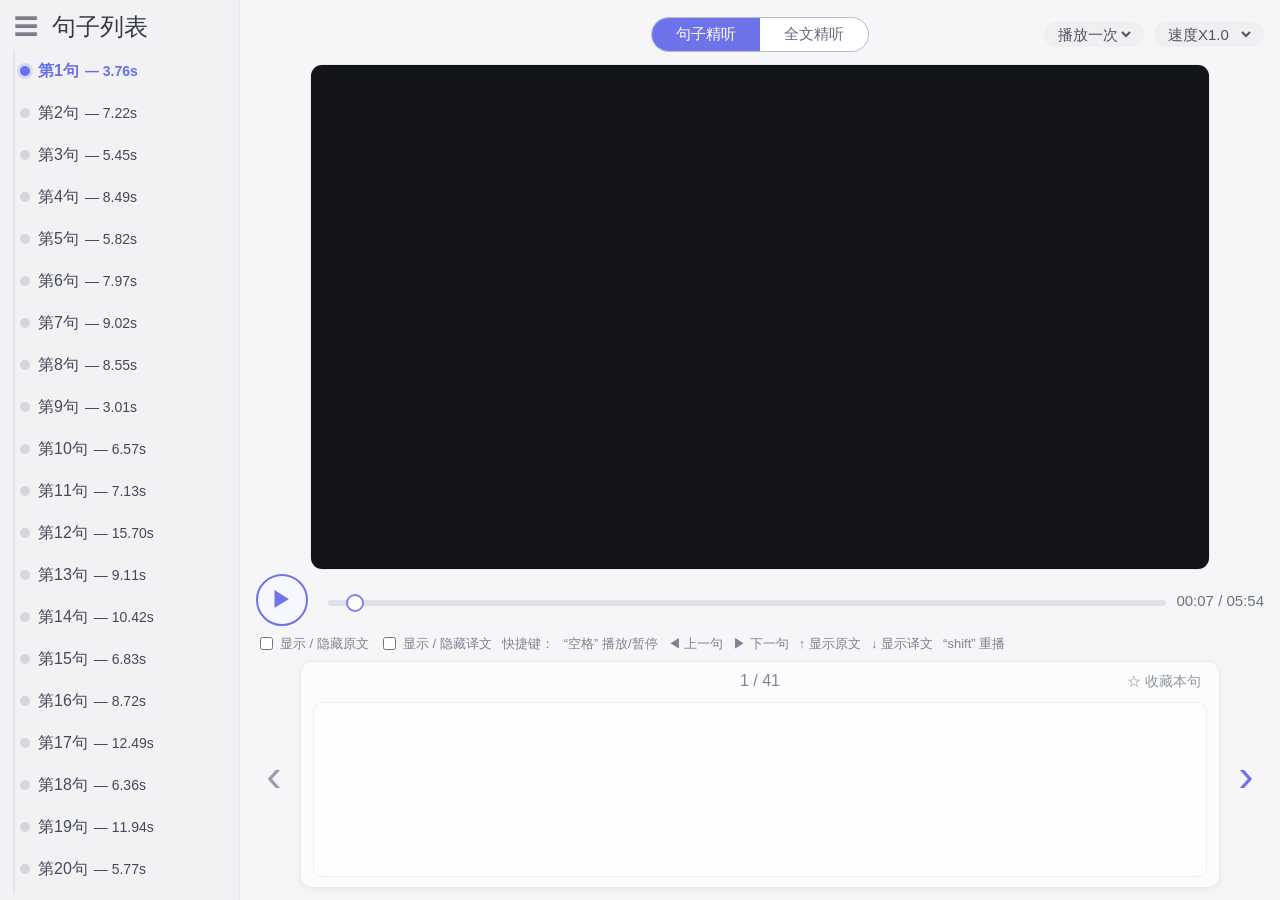
==== index.html @ 64e444d7 "Add TED-Ed listening practice web app" ====
<!doctype html>
<html lang="zh-CN">
  <head>
    <meta charset="UTF-8" />
    <meta name="viewport" content="width=device-width, initial-scale=1.0" />
    <title>TED 精听练习</title>
    <link rel="stylesheet" href="styles.css?v=20260210-3" />
  </head>
  <body>
    <div class="page">
      <aside id="sidebar" class="sidebar">
        <div class="sidebar-head">
          <button id="toggleSidebarBtn" class="icon-btn" type="button" aria-label="切换句子列表">☰</button>
          <span class="sidebar-title">句子列表</span>
        </div>
        <div id="sentenceTimeline" class="sentence-timeline"></div>
      </aside>

      <main class="main">
        <header class="topbar">
          <div class="mode-switch">
            <button id="sentenceTab" class="mode-btn active" type="button">句子精听</button>
            <button id="fullTab" class="mode-btn" type="button">全文精听</button>
          </div>
          <div class="top-selects">
            <label class="select-pill">
              <select id="repeatSelect">
                <option value="1">播放一次</option>
                <option value="2">播放两次</option>
                <option value="3">播放三次</option>
                <option value="5">播放五次</option>
              </select>
            </label>
            <label class="select-pill">
              <select id="speedSelect">
                <option value="0.75">速度X0.75</option>
                <option value="0.9">速度X0.9</option>
                <option value="1" selected>速度X1.0</option>
                <option value="1.1">速度X1.1</option>
                <option value="1.25">速度X1.25</option>
              </select>
            </label>
          </div>
        </header>

        <section class="media-wrap">
          <video
            id="audio"
            class="media-player"
            preload="metadata"
            playsinline
            webkit-playsinline
            controlslist="nofullscreen nodownload noplaybackrate"
            disablepictureinpicture
          ></video>
        </section>

        <section class="player-row">
          <button id="playPauseBtn" class="play-btn" type="button" aria-label="播放或暂停">▶</button>
          <div class="progress-wrap">
            <input id="progressBar" type="range" min="0" max="1000" value="0" />
          </div>
          <div id="timeDisplay" class="time-display">00:00 / 00:00</div>
        </section>

        <section class="shortcut-row">
          <label class="check-item">
            <input id="showOriginalCheckbox" type="checkbox" />
            显示 / 隐藏原文
          </label>
          <label class="check-item">
            <input id="showTranslationCheckbox" type="checkbox" />
            显示 / 隐藏译文
          </label>
          <span>快捷键：</span>
          <span>“空格” 播放/暂停</span>
          <button id="prevQuickBtn" class="text-btn" type="button">◀ 上一句</button>
          <button id="nextQuickBtn" class="text-btn" type="button">▶ 下一句</button>
          <button id="showOriginalBtn" class="text-btn" type="button">↑ 显示原文</button>
          <button id="showTranslationBtn" class="text-btn" type="button">↓ 显示译文</button>
          <span>“shift” 重播</span>
        </section>

        <section class="practice-wrap">
          <button id="prevSentenceBtn" class="side-arrow left" type="button" aria-label="上一句">‹</button>
          <article class="practice-card">
            <div id="cardHead" class="card-head">
              <span id="sentencePosition">1 / 1</span>
              <button id="favoriteBtn" class="collect-btn" type="button">☆ 收藏本句</button>
            </div>
            <div id="displayBox" class="display-box">
              <div id="sentenceView" class="sentence-view">
                <p id="displayOriginal" class="display-original hidden"></p>
                <p id="displayTranslation" class="display-translation hidden"></p>
              </div>
              <div id="fullView" class="full-view hidden">
                <div id="fullTranscriptList" class="full-transcript-list"></div>
              </div>
            </div>
          </article>
          <button id="nextSentenceBtn" class="side-arrow right" type="button" aria-label="下一句">›</button>
        </section>
      </main>
    </div>

    <script src="bootstrap.js?v=20260210-8"></script>
  </body>
</html>
---- styles.css ----
:root {
  font-family: "PingFang SC", "Microsoft YaHei", "Segoe UI", sans-serif;
  color: #353a45;
}

* {
  box-sizing: border-box;
}

body {
  margin: 0;
  background: #f6f6f8;
  font-size: 15px;
}

button,
select {
  font: inherit;
}

.hidden {
  display: none !important;
}

.page {
  display: flex;
  height: 100vh;
}

.sidebar {
  width: 240px;
  background: #f2f2f5;
  border-right: 1px solid #e8e8ef;
  padding: 10px 8px 8px;
  transition: width 0.2s ease;
}

.sidebar.collapsed {
  width: 76px;
}

.sidebar.collapsed .sidebar-title,
.sidebar.collapsed .sentence-label,
.sidebar.collapsed .sentence-duration {
  display: none;
}

.sidebar-head {
  display: flex;
  align-items: center;
  gap: 8px;
  height: 34px;
}

.icon-btn {
  border: none;
  background: transparent;
  color: #7c7f8b;
  font-size: 24px;
  line-height: 1;
  cursor: pointer;
}

.sidebar-title {
  font-size: 24px;
  line-height: 1;
}

.sentence-timeline {
  margin-top: 6px;
  height: calc(100vh - 56px);
  overflow: auto;
  padding-left: 2px;
}

.sentence-item {
  width: 100%;
  border: none;
  background: transparent;
  text-align: left;
  position: relative;
  display: flex;
  align-items: center;
  gap: 8px;
  min-height: 42px;
  cursor: pointer;
  color: #43495a;
  padding: 0 6px 0 10px;
}

.sentence-actions {
  margin-left: auto;
  display: inline-flex;
  align-items: center;
}

.sentence-unfavorite-btn {
  border: 0;
  border-radius: 6px;
  padding: 4px 8px;
  font-size: 12px;
  color: #57617a;
  background: #eceff7;
  cursor: pointer;
}

.sentence-unfavorite-btn:hover {
  background: #dfe5f5;
}

.sentence-item::before {
  content: "";
  position: absolute;
  left: 3px;
  top: 0;
  bottom: 0;
  width: 2px;
  background: #e2e4ea;
}

.sentence-dot {
  position: relative;
  z-index: 1;
  width: 10px;
  height: 10px;
  border-radius: 50%;
  background: #d5d7df;
}

.sentence-item.active {
  color: #6870ee;
  font-weight: 600;
}

.sentence-item.active .sentence-dot {
  background: #6870ee;
  box-shadow: 0 0 0 3px rgba(104, 112, 238, 0.2);
}

.sentence-content {
  display: flex;
  align-items: baseline;
  gap: 6px;
  white-space: nowrap;
}

.sentence-label {
  font-size: 16px;
  line-height: 1;
}

.sentence-duration {
  font-size: 14px;
  line-height: 1;
}

.main {
  flex: 1;
  min-width: 0;
  height: 100vh;
  display: flex;
  flex-direction: column;
  overflow: hidden;
  padding: 12px 16px;
}

.topbar {
  position: relative;
  min-height: 44px;
  display: flex;
  justify-content: center;
  align-items: center;
  flex-shrink: 0;
}

.mode-switch {
  display: inline-flex;
  border: 1px solid #b9bbc6;
  border-radius: 22px;
  overflow: hidden;
  background: #fff;
}

.mode-btn {
  min-width: 108px;
  border: none;
  background: transparent;
  color: #656d7c;
  padding: 7px 14px;
  cursor: pointer;
}

.mode-btn.active {
  background: #6f73ea;
  color: #fff;
}

.top-selects {
  position: absolute;
  right: 0;
  display: flex;
  gap: 10px;
}

.media-wrap {
  margin-top: 8px;
  width: min(100%, 900px);
  margin-inline: auto;
  align-self: center;
  aspect-ratio: 16 / 9;
  border: 1px solid #e6e8f0;
  border-radius: 12px;
  overflow: hidden;
  background: #12141a;
  flex-shrink: 0;
}

.media-player {
  width: 100%;
  height: 100%;
  display: block;
  background: #12141a;
}

.select-pill {
  border-radius: 16px;
  background: #efeff2;
  padding: 3px 10px;
}

.select-pill select {
  border: none;
  background: transparent;
  color: #505664;
  outline: none;
  cursor: pointer;
}

.player-row {
  margin-top: 4px;
  display: grid;
  grid-template-columns: 58px minmax(220px, 1fr) auto;
  align-items: center;
  gap: 12px;
  flex-shrink: 0;
}

.play-btn {
  width: 52px;
  height: 52px;
  border: 2px solid #6f73ea;
  border-radius: 50%;
  background: #f7f8ff;
  color: #6f73ea;
  font-size: 22px;
  line-height: 1;
  cursor: pointer;
}

#progressBar {
  width: 100%;
  appearance: none;
  -webkit-appearance: none;
  height: 6px;
  border-radius: 6px;
  background: #e0e1e8;
  outline: none;
}

#progressBar::-webkit-slider-thumb {
  appearance: none;
  -webkit-appearance: none;
  width: 18px;
  height: 18px;
  border-radius: 50%;
  border: 2px solid #7f83ee;
  background: #fff;
  cursor: pointer;
}

#progressBar::-moz-range-thumb {
  width: 18px;
  height: 18px;
  border-radius: 50%;
  border: 2px solid #7f83ee;
  background: #fff;
  cursor: pointer;
}

.time-display {
  white-space: nowrap;
  color: #6b7282;
  font-size: 15px;
}

.shortcut-row {
  margin-top: 8px;
  display: flex;
  align-items: center;
  flex-wrap: wrap;
  gap: 10px;
  color: #7e8391;
  font-size: 13px;
  flex-shrink: 0;
}

.check-item {
  display: inline-flex;
  align-items: center;
  gap: 4px;
}

.check-item input {
  accent-color: #6f73ea;
}

.text-btn {
  border: none;
  background: transparent;
  color: #7d8393;
  padding: 0;
  cursor: pointer;
}

.practice-wrap {
  margin-top: 8px;
  display: grid;
  grid-template-columns: 36px minmax(300px, 1fr) 36px;
  align-items: center;
  gap: 8px;
  flex: 1;
  min-height: 0;
}

.side-arrow {
  border: none;
  background: transparent;
  font-size: 46px;
  line-height: 1;
  cursor: pointer;
  color: #9a9dab;
}

.side-arrow.right {
  color: #6f73ea;
}

.practice-card {
  height: 100%;
  min-height: 0;
  background: #fcfcfd;
  border: 1px solid #e9e9ef;
  border-radius: 12px;
  box-shadow: 0 2px 8px rgba(20, 28, 45, 0.05);
  padding: 10px 12px;
}

.card-head {
  display: flex;
  justify-content: center;
  position: relative;
  min-height: 22px;
}

#sentencePosition {
  color: #808798;
  font-size: 16px;
}

.collect-btn {
  position: absolute;
  right: 0;
  top: 0;
  border: none;
  background: transparent;
  color: #8f95a1;
  font-size: 14px;
  cursor: pointer;
}

.display-box {
  margin-top: 8px;
  border: 1px solid #efeff4;
  border-radius: 10px;
  height: calc(100% - 30px);
  min-height: 0;
  background: #fdfdff;
  display: flex;
  flex-direction: column;
  justify-content: center;
  align-items: center;
  text-align: center;
  padding: 10px;
  gap: 10px;
  cursor: default;
}

.sentence-view {
  width: 100%;
  min-height: 100%;
  display: flex;
  flex-direction: column;
  justify-content: center;
  align-items: center;
  text-align: center;
  gap: 10px;
}

.full-view {
  width: 100%;
  min-height: 100%;
  display: flex;
  flex-direction: column;
}

.full-transcript-list {
  width: 100%;
  height: 100%;
  overflow: auto;
  padding: 4px 8px;
}

.full-line {
  padding: 8px 8px 8px 8px;
  border-bottom: 1px solid #f1f1f6;
  cursor: pointer;
}

.full-line:last-child {
  border-bottom: none;
}

.full-line.active .full-line-en,
.full-line.active .full-line-zh,
.full-line.active .full-line-no {
  color: #6f73ea;
}

.full-line-en-row {
  display: flex;
  align-items: flex-start;
  gap: 8px;
}

.full-line-no {
  color: #4e566a;
  min-width: 28px;
}

.full-line-en {
  color: #2f3647;
  line-height: 1.5;
}

.full-line-zh {
  margin: 4px 0 0 36px;
  color: #4f5971;
  line-height: 1.5;
}

.display-hint {
  color: #6f73ea;
  margin: 0;
  font-size: 15px;
}

.display-original {
  margin: 0;
  max-width: 92%;
  color: #3f4658;
  font-size: 24px;
  line-height: 1.6;
}

.display-translation {
  margin: 0;
  max-width: 92%;
  color: #70788c;
  font-size: 19px;
  line-height: 1.6;
}

.full-mode .card-head {
  display: none;
}

.full-mode .display-box {
  cursor: default;
  align-items: stretch;
  justify-content: flex-start;
  text-align: left;
  padding: 4px;
  height: calc(100% - 4px);
}

.full-mode .side-arrow {
  visibility: hidden;
  pointer-events: none;
}

.full-mode #showOriginalBtn,
.full-mode #showTranslationBtn {
  display: none;
}

@media (max-width: 980px) {
  .page {
    flex-direction: column;
    height: auto;
    min-height: 100vh;
  }

  .sidebar {
    width: 100%;
    height: 200px;
    border-right: none;
    border-bottom: 1px solid #e8e8ef;
  }

  .sentence-timeline {
    height: 144px;
  }

  .main {
    height: auto;
    overflow: visible;
  }

  .media-wrap {
    width: 100%;
  }

  .topbar {
    justify-content: space-between;
  }

  .top-selects {
    position: static;
  }

  .practice-wrap {
    grid-template-columns: 30px 1fr 30px;
    min-height: 420px;
  }

  .side-arrow {
    font-size: 34px;
  }

  .display-original {
    font-size: 20px;
  }

  .display-translation {
    font-size: 16px;
  }
}
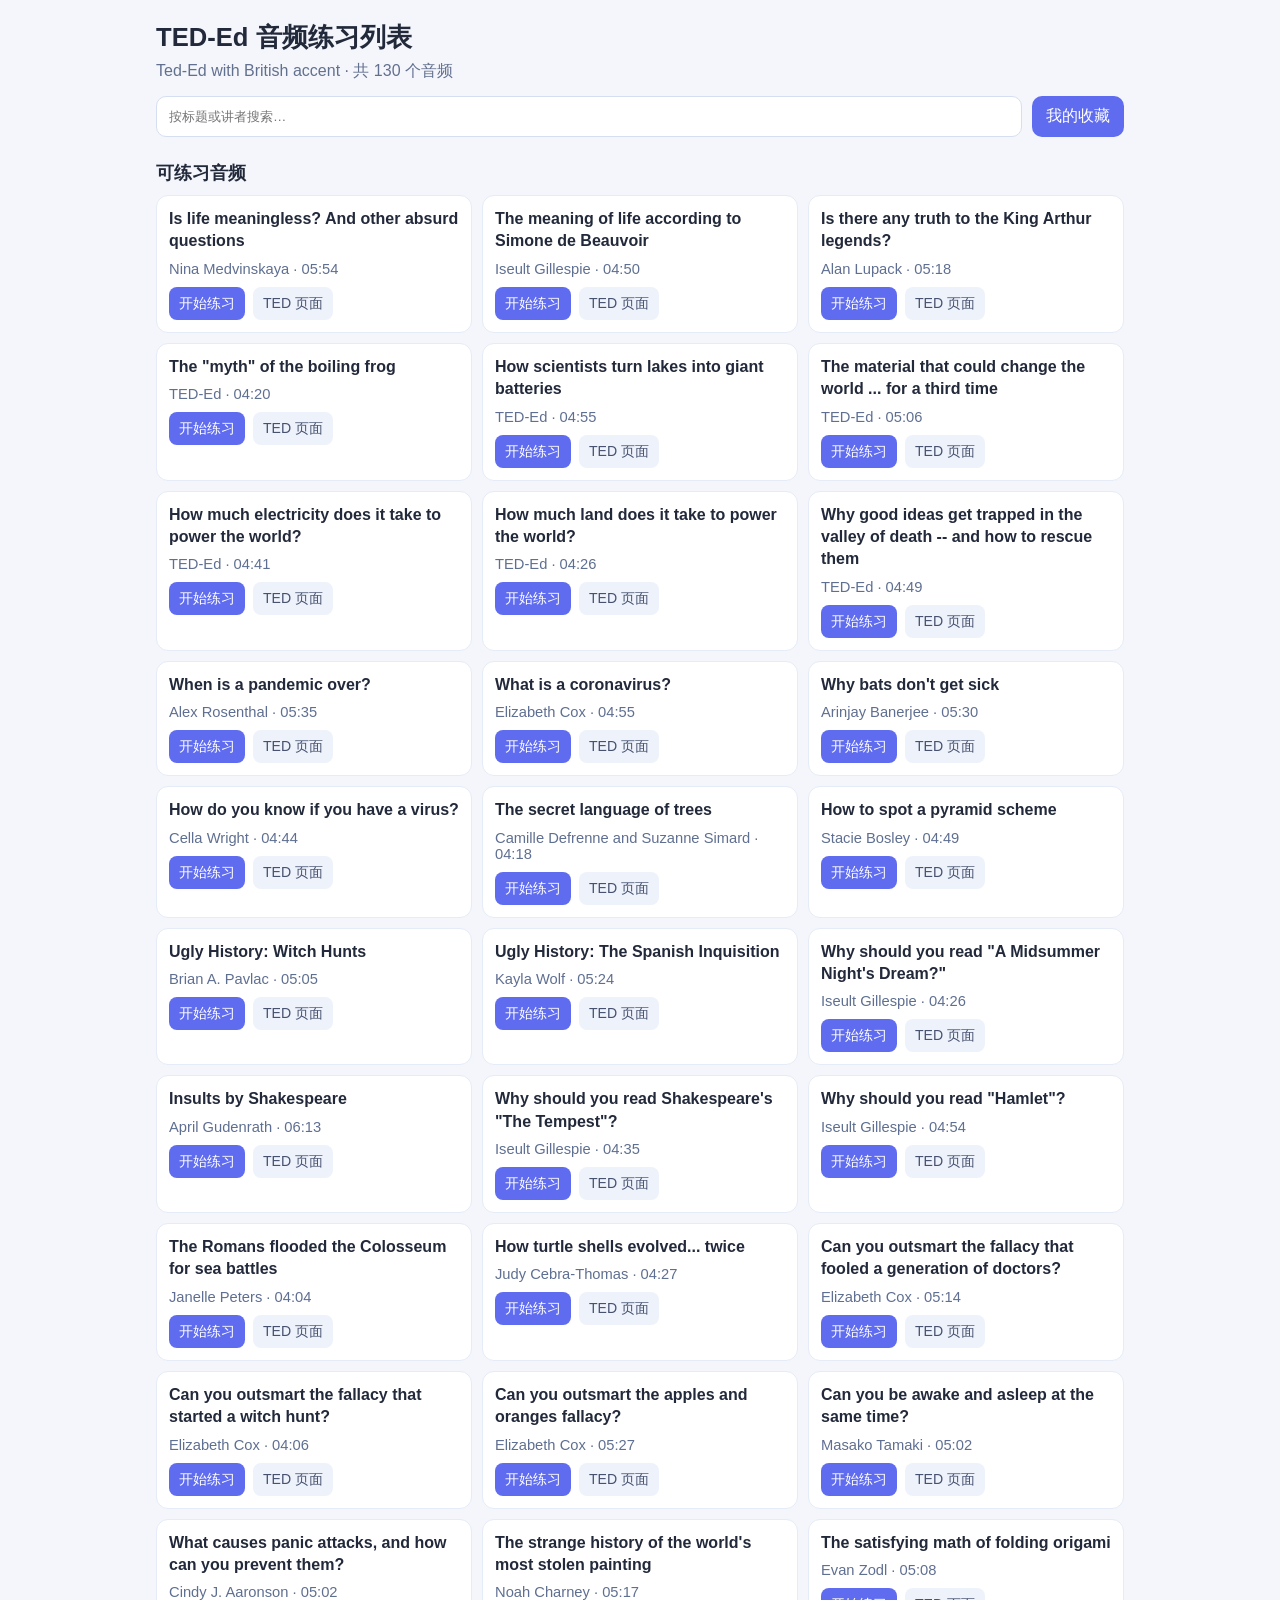
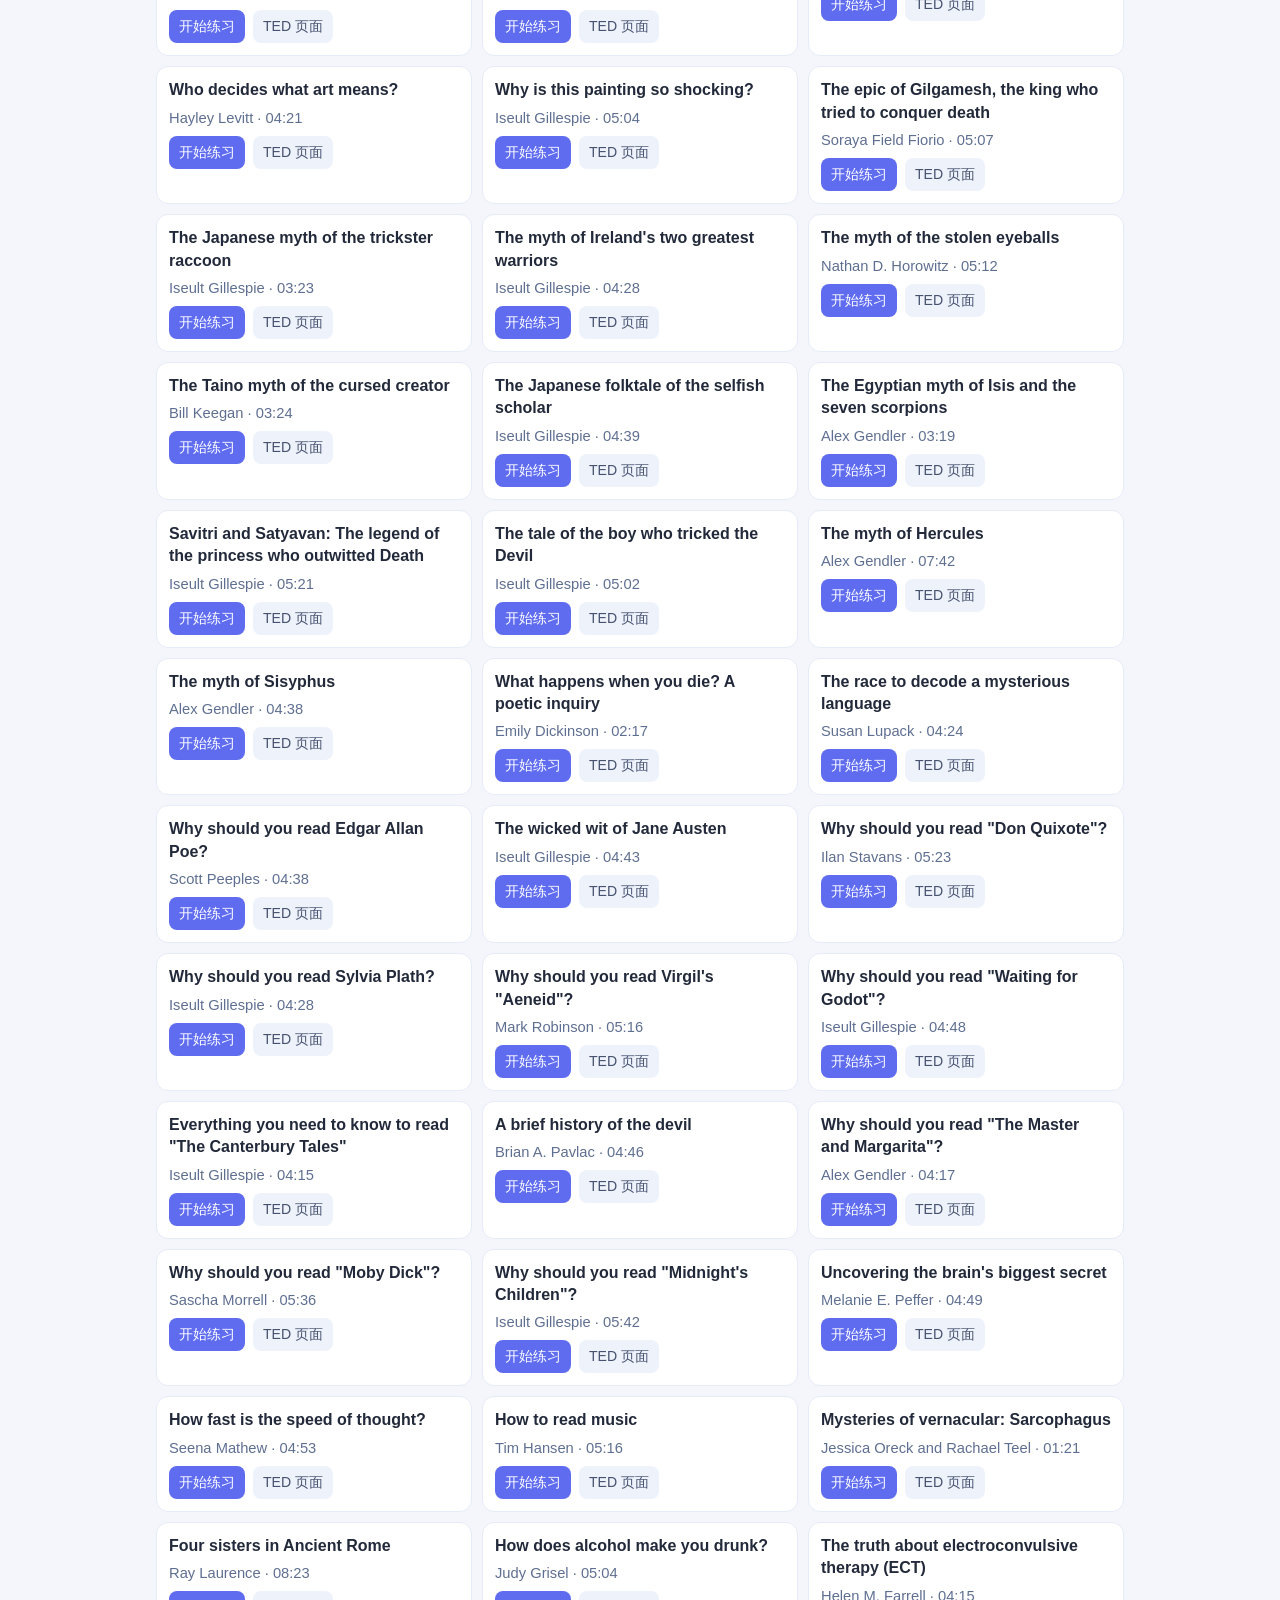
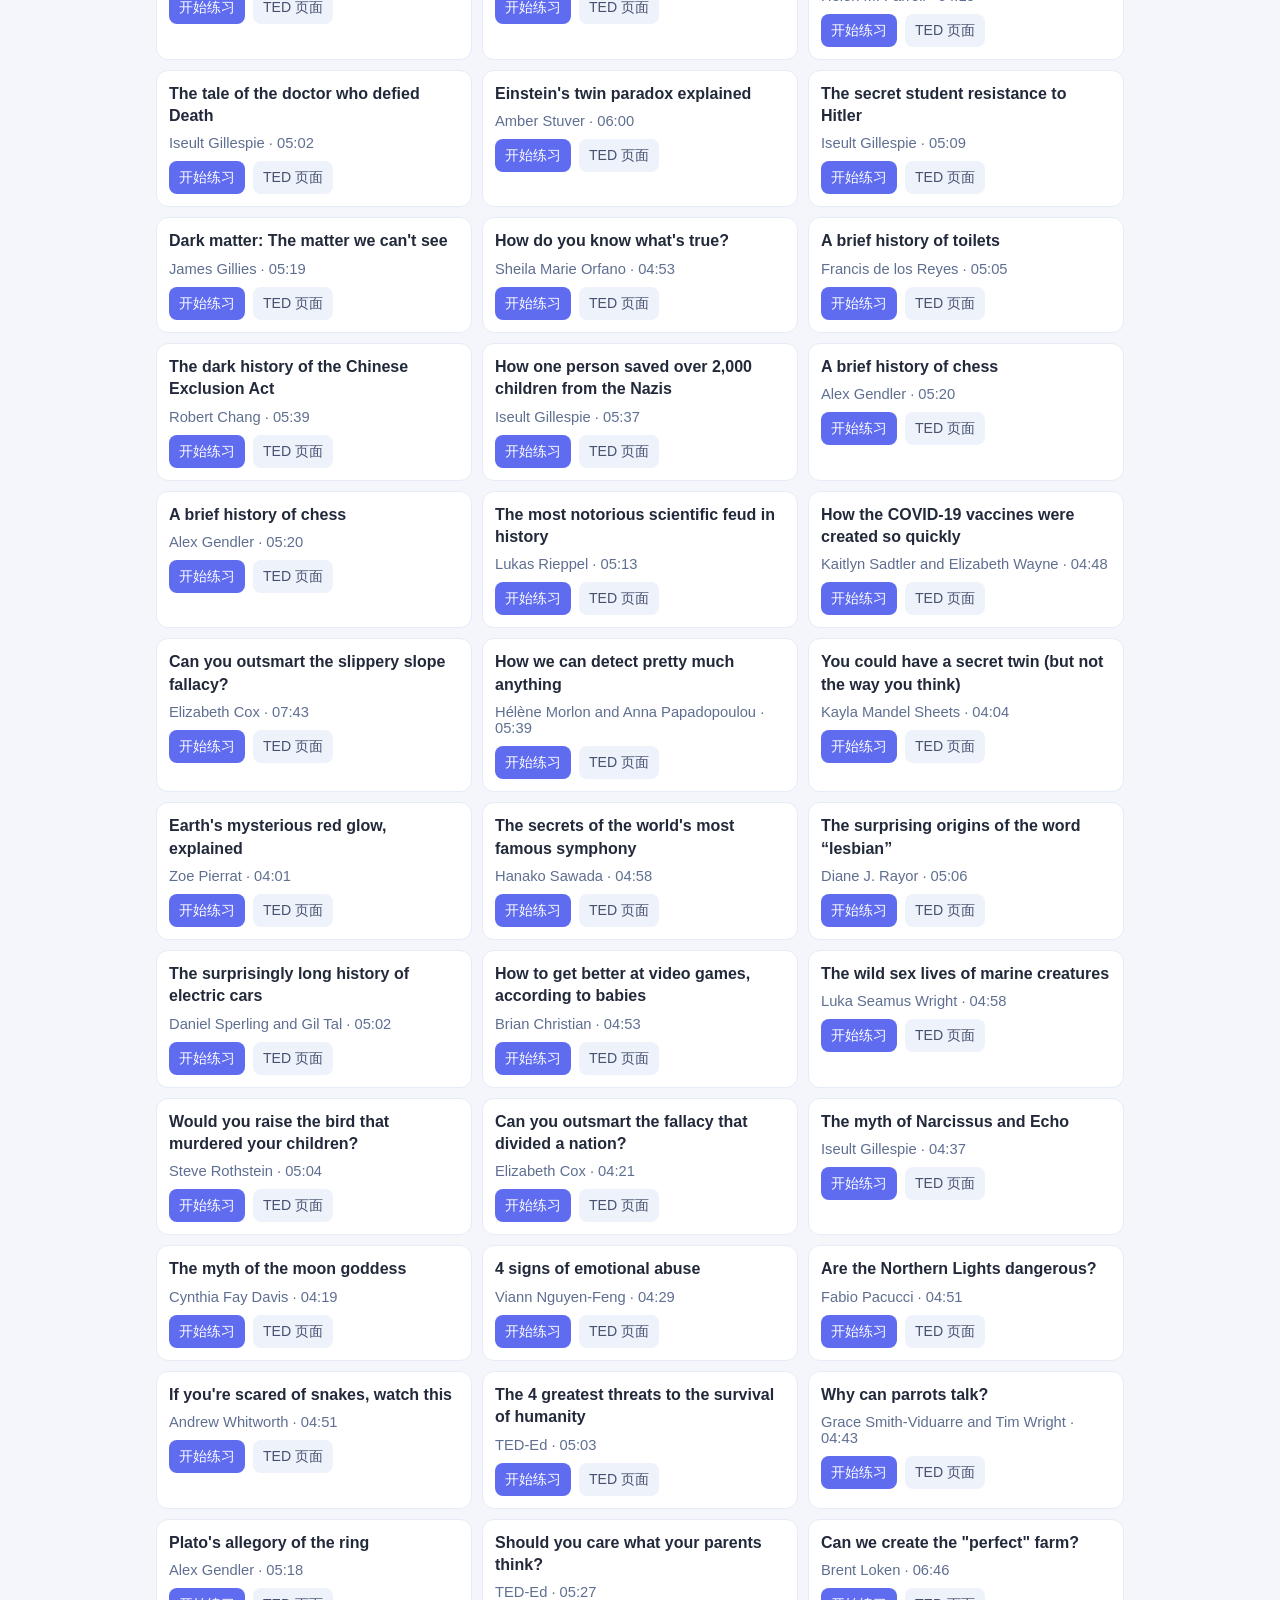
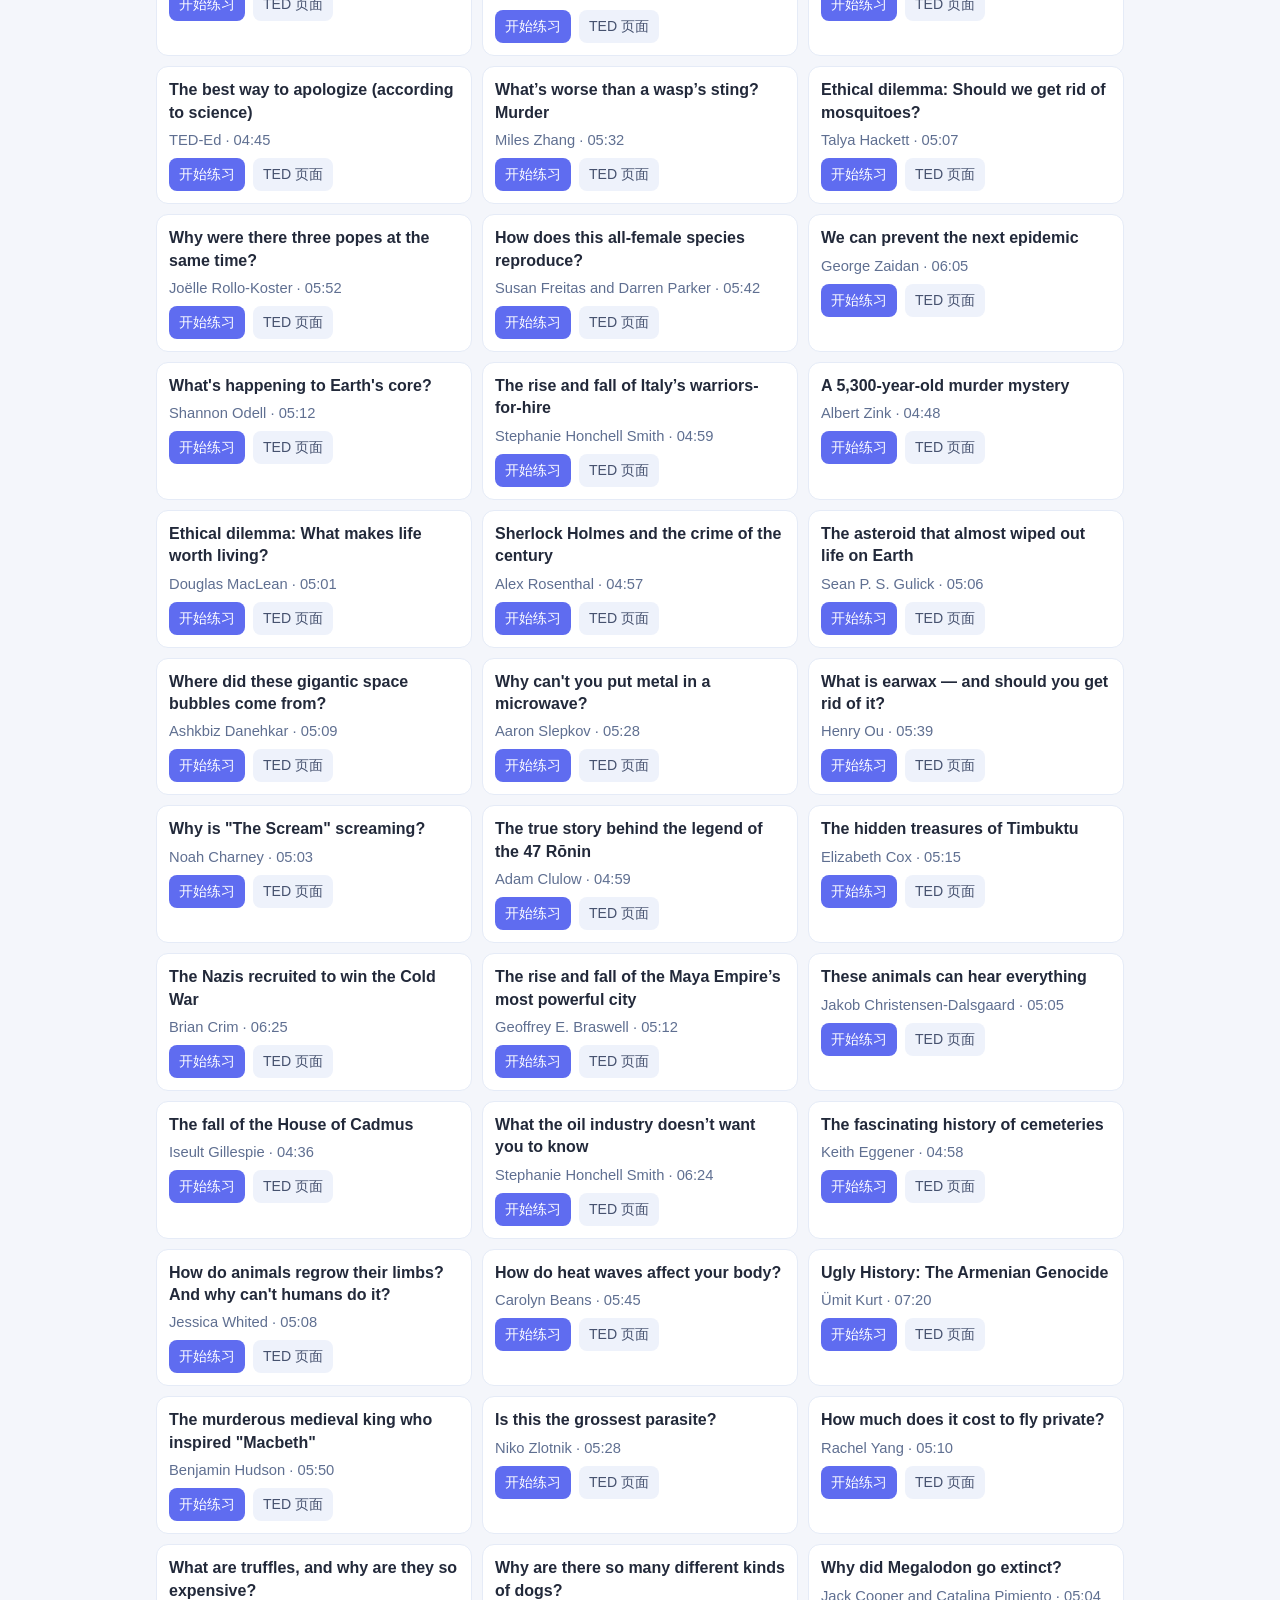
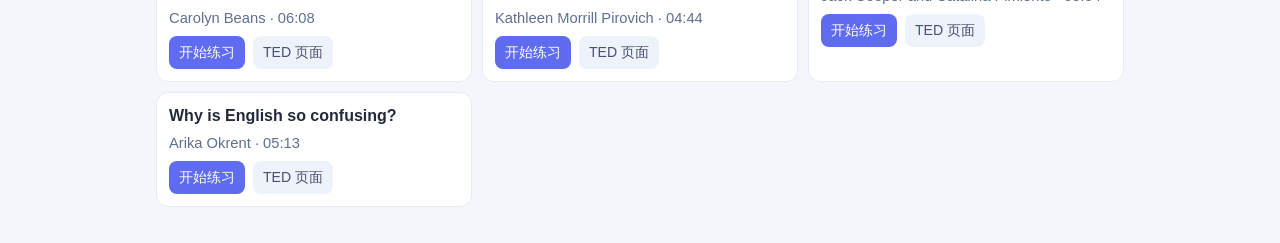
==== commit 8f270504: "Make playlist the site root and split out practice page - Rename home.html -> index.html (playlist i" ====
--- a/index.html
+++ b/index.html
@@ -3,106 +3,27 @@
   <head>
     <meta charset="UTF-8" />
     <meta name="viewport" content="width=device-width, initial-scale=1.0" />
-    <title>TED 精听练习</title>
-    <link rel="stylesheet" href="styles.css?v=20260210-3" />
+    <title>TED-Ed 音频练习列表</title>
+    <link rel="stylesheet" href="home.css" />
   </head>
   <body>
-    <div class="page">
-      <aside id="sidebar" class="sidebar">
-        <div class="sidebar-head">
-          <button id="toggleSidebarBtn" class="icon-btn" type="button" aria-label="切换句子列表">☰</button>
-          <span class="sidebar-title">句子列表</span>
-        </div>
-        <div id="sentenceTimeline" class="sentence-timeline"></div>
-      </aside>
+    <main class="container">
+      <header class="header">
+        <h1>TED-Ed 音频练习列表</h1>
+        <p id="playlistMeta">正在加载清单…</p>
+      </header>
 
-      <main class="main">
-        <header class="topbar">
-          <div class="mode-switch">
-            <button id="sentenceTab" class="mode-btn active" type="button">句子精听</button>
-            <button id="fullTab" class="mode-btn" type="button">全文精听</button>
-          </div>
-          <div class="top-selects">
-            <label class="select-pill">
-              <select id="repeatSelect">
-                <option value="1">播放一次</option>
-                <option value="2">播放两次</option>
-                <option value="3">播放三次</option>
-                <option value="5">播放五次</option>
-              </select>
-            </label>
-            <label class="select-pill">
-              <select id="speedSelect">
-                <option value="0.75">速度X0.75</option>
-                <option value="0.9">速度X0.9</option>
-                <option value="1" selected>速度X1.0</option>
-                <option value="1.1">速度X1.1</option>
-                <option value="1.25">速度X1.25</option>
-              </select>
-            </label>
-          </div>
-        </header>
+      <section class="toolbar">
+        <input id="searchInput" type="search" placeholder="按标题或讲者搜索…" />
+        <a class="link-btn" href="favorites.html">我的收藏</a>
+      </section>
 
-        <section class="media-wrap">
-          <video
-            id="audio"
-            class="media-player"
-            preload="metadata"
-            playsinline
-            webkit-playsinline
-            controlslist="nofullscreen nodownload noplaybackrate"
-            disablepictureinpicture
-          ></video>
-        </section>
+      <section>
+        <h2>可练习音频</h2>
+        <div id="talkList" class="talk-list"></div>
+      </section>
+    </main>
 
-        <section class="player-row">
-          <button id="playPauseBtn" class="play-btn" type="button" aria-label="播放或暂停">▶</button>
-          <div class="progress-wrap">
-            <input id="progressBar" type="range" min="0" max="1000" value="0" />
-          </div>
-          <div id="timeDisplay" class="time-display">00:00 / 00:00</div>
-        </section>
-
-        <section class="shortcut-row">
-          <label class="check-item">
-            <input id="showOriginalCheckbox" type="checkbox" />
-            显示 / 隐藏原文
-          </label>
-          <label class="check-item">
-            <input id="showTranslationCheckbox" type="checkbox" />
-            显示 / 隐藏译文
-          </label>
-          <span>快捷键：</span>
-          <span>“空格” 播放/暂停</span>
-          <button id="prevQuickBtn" class="text-btn" type="button">◀ 上一句</button>
-          <button id="nextQuickBtn" class="text-btn" type="button">▶ 下一句</button>
-          <button id="showOriginalBtn" class="text-btn" type="button">↑ 显示原文</button>
-          <button id="showTranslationBtn" class="text-btn" type="button">↓ 显示译文</button>
-          <span>“shift” 重播</span>
-        </section>
-
-        <section class="practice-wrap">
-          <button id="prevSentenceBtn" class="side-arrow left" type="button" aria-label="上一句">‹</button>
-          <article class="practice-card">
-            <div id="cardHead" class="card-head">
-              <span id="sentencePosition">1 / 1</span>
-              <button id="favoriteBtn" class="collect-btn" type="button">☆ 收藏本句</button>
-            </div>
-            <div id="displayBox" class="display-box">
-              <div id="sentenceView" class="sentence-view">
-                <p id="displayOriginal" class="display-original hidden"></p>
-                <p id="displayTranslation" class="display-translation hidden"></p>
-              </div>
-              <div id="fullView" class="full-view hidden">
-                <div id="fullTranscriptList" class="full-transcript-list"></div>
-              </div>
-            </div>
-          </article>
-          <button id="nextSentenceBtn" class="side-arrow right" type="button" aria-label="下一句">›</button>
-        </section>
-      </main>
-    </div>
-
-    <script src="bootstrap.js?v=20260210-8"></script>
+    <script src="home.js?v=20260210-3"></script>
   </body>
 </html>
--- a/home.css
+++ b/home.css
@@ -0,0 +1,113 @@
+:root {
+  font-family: "Segoe UI", "PingFang SC", "Microsoft YaHei", sans-serif;
+  color: #22293a;
+}
+
+* {
+  box-sizing: border-box;
+}
+
+body {
+  margin: 0;
+  background: #f4f6fb;
+}
+
+.container {
+  max-width: 1000px;
+  margin: 0 auto;
+  padding: 20px 16px 36px;
+}
+
+.header h1 {
+  margin: 0;
+  font-size: 1.6rem;
+}
+
+.header p {
+  margin: 6px 0 0;
+  color: #62708f;
+}
+
+.toolbar {
+  margin-top: 14px;
+  display: flex;
+  flex-wrap: wrap;
+  gap: 10px;
+}
+
+.toolbar input {
+  flex: 1;
+  min-width: 220px;
+  border: 1px solid #d5dff1;
+  border-radius: 10px;
+  padding: 10px 12px;
+}
+
+.link-btn {
+  text-decoration: none;
+  color: #fff;
+  background: #5f6cf0;
+  border-radius: 10px;
+  padding: 10px 14px;
+}
+
+h2 {
+  margin: 24px 0 10px;
+  font-size: 1.1rem;
+}
+
+.talk-list {
+  display: grid;
+  grid-template-columns: repeat(auto-fill, minmax(280px, 1fr));
+  gap: 10px;
+}
+
+.talk-item {
+  background: #fff;
+  border: 1px solid #e5ebf7;
+  border-radius: 12px;
+  padding: 12px;
+}
+
+.talk-title {
+  margin: 0;
+  font-weight: 600;
+  line-height: 1.4;
+}
+
+.talk-meta {
+  margin: 8px 0 0;
+  color: #5f6f91;
+  font-size: 0.92rem;
+}
+
+.talk-actions {
+  margin-top: 10px;
+  display: flex;
+  gap: 8px;
+  align-items: center;
+}
+
+.start-btn,
+.ted-link {
+  text-decoration: none;
+  border-radius: 8px;
+  padding: 7px 10px;
+  font-size: 0.88rem;
+}
+
+.start-btn {
+  color: #fff;
+  background: #5f6cf0;
+}
+
+.ted-link {
+  color: #46526f;
+  background: #eef2fb;
+}
+
+.unmatched-list {
+  margin: 0;
+  padding-left: 20px;
+  color: #5f6c89;
+}
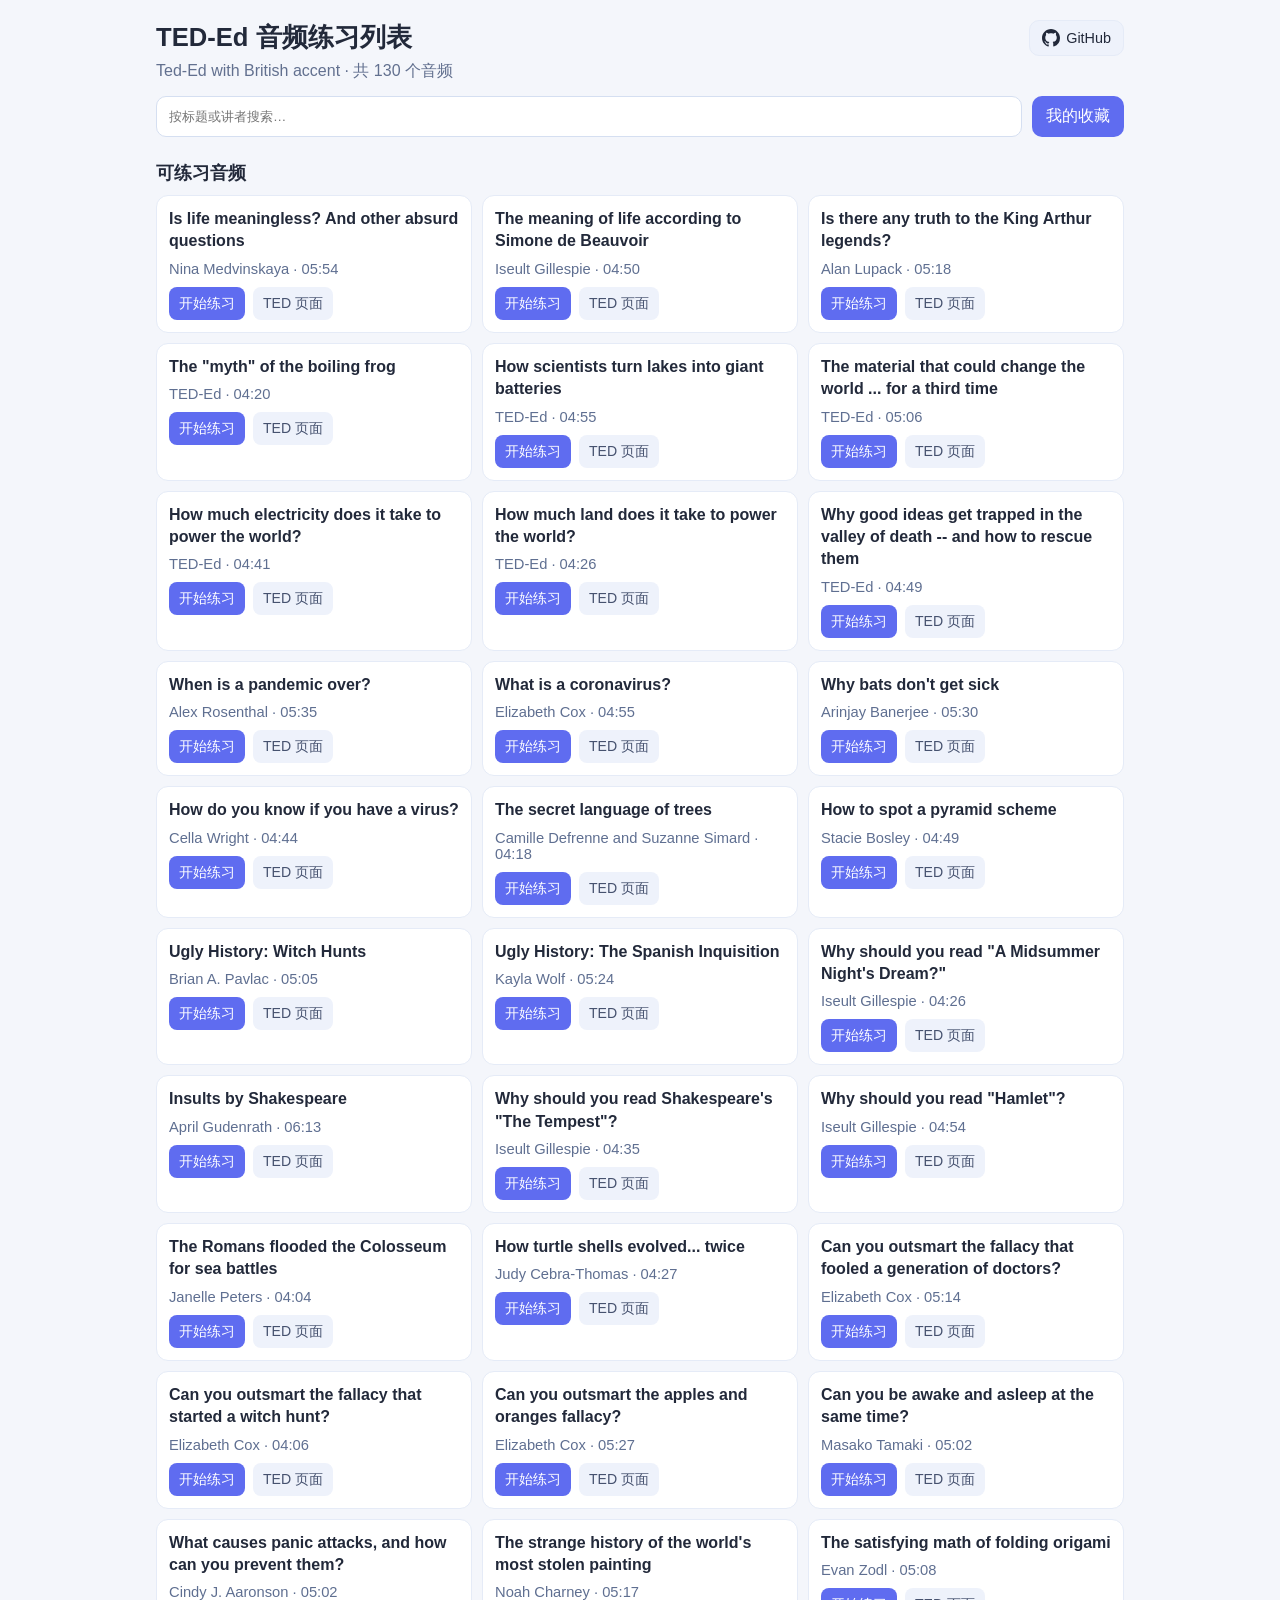
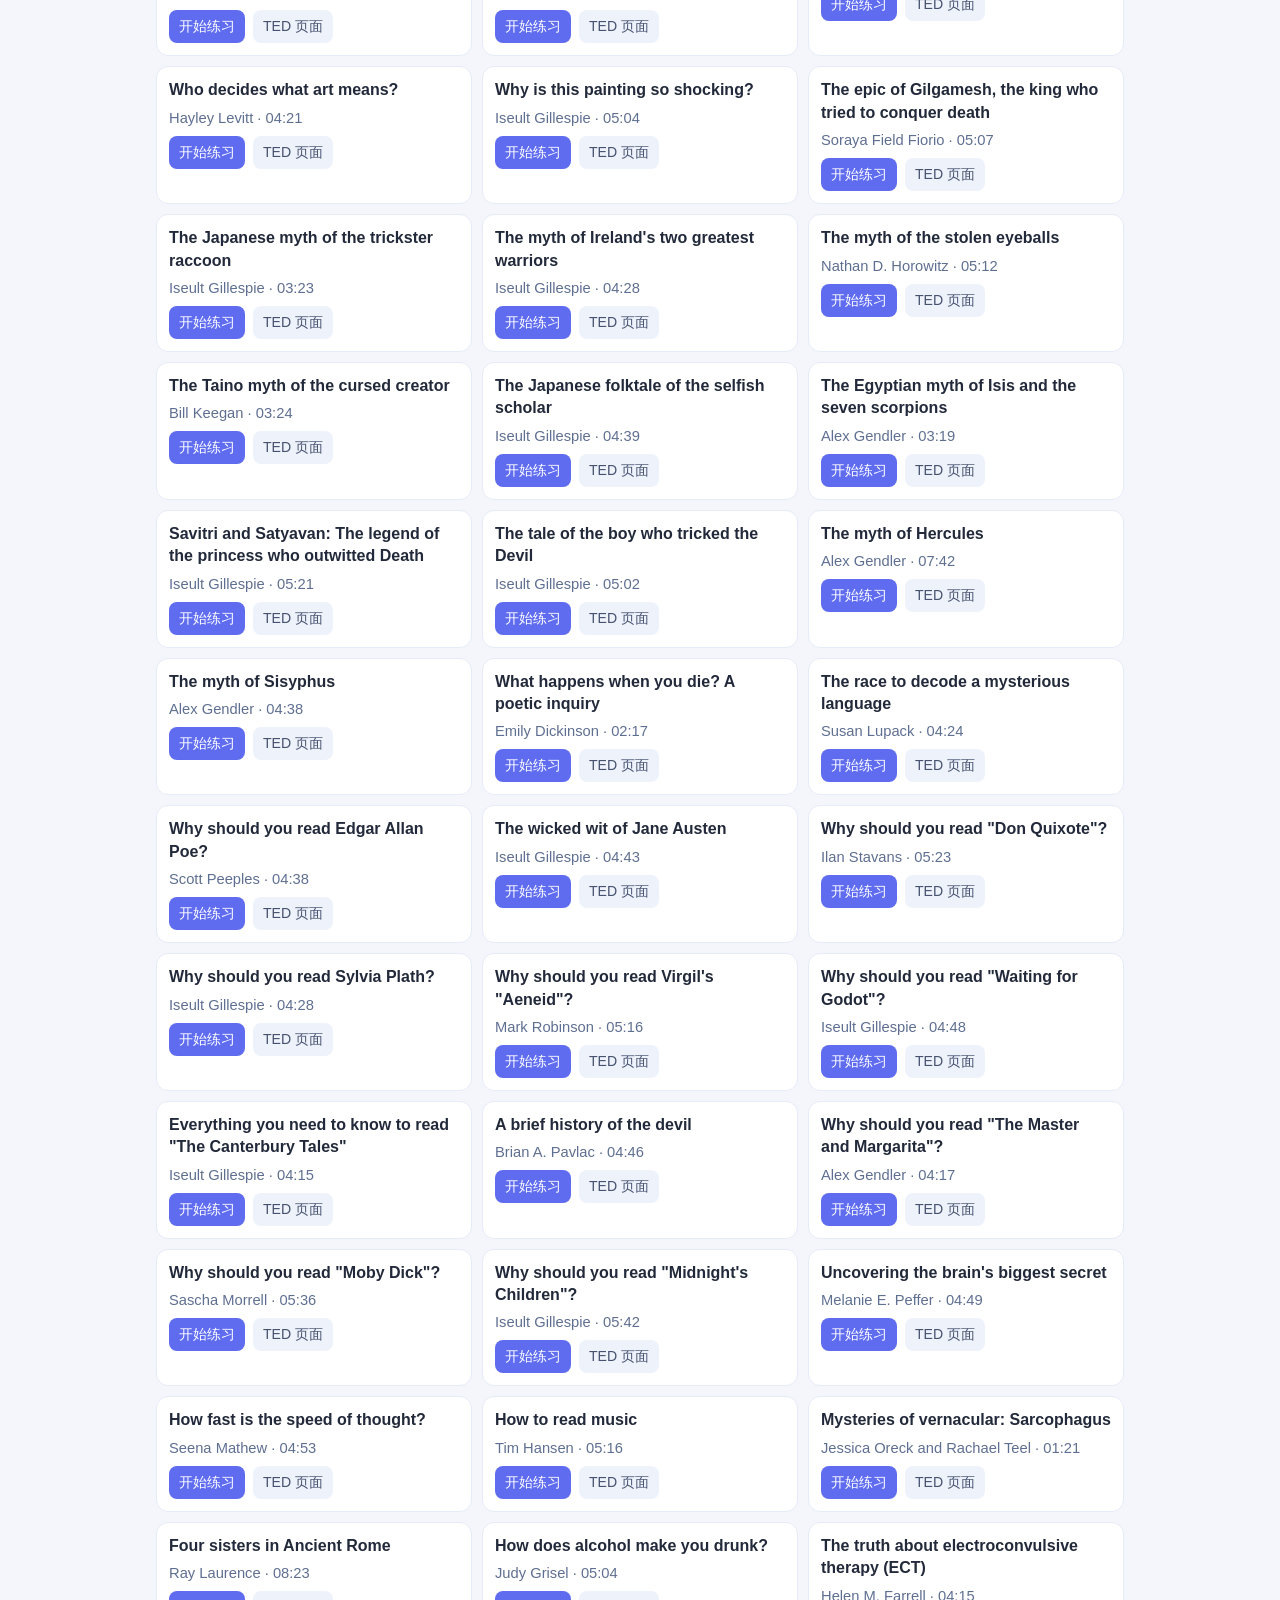
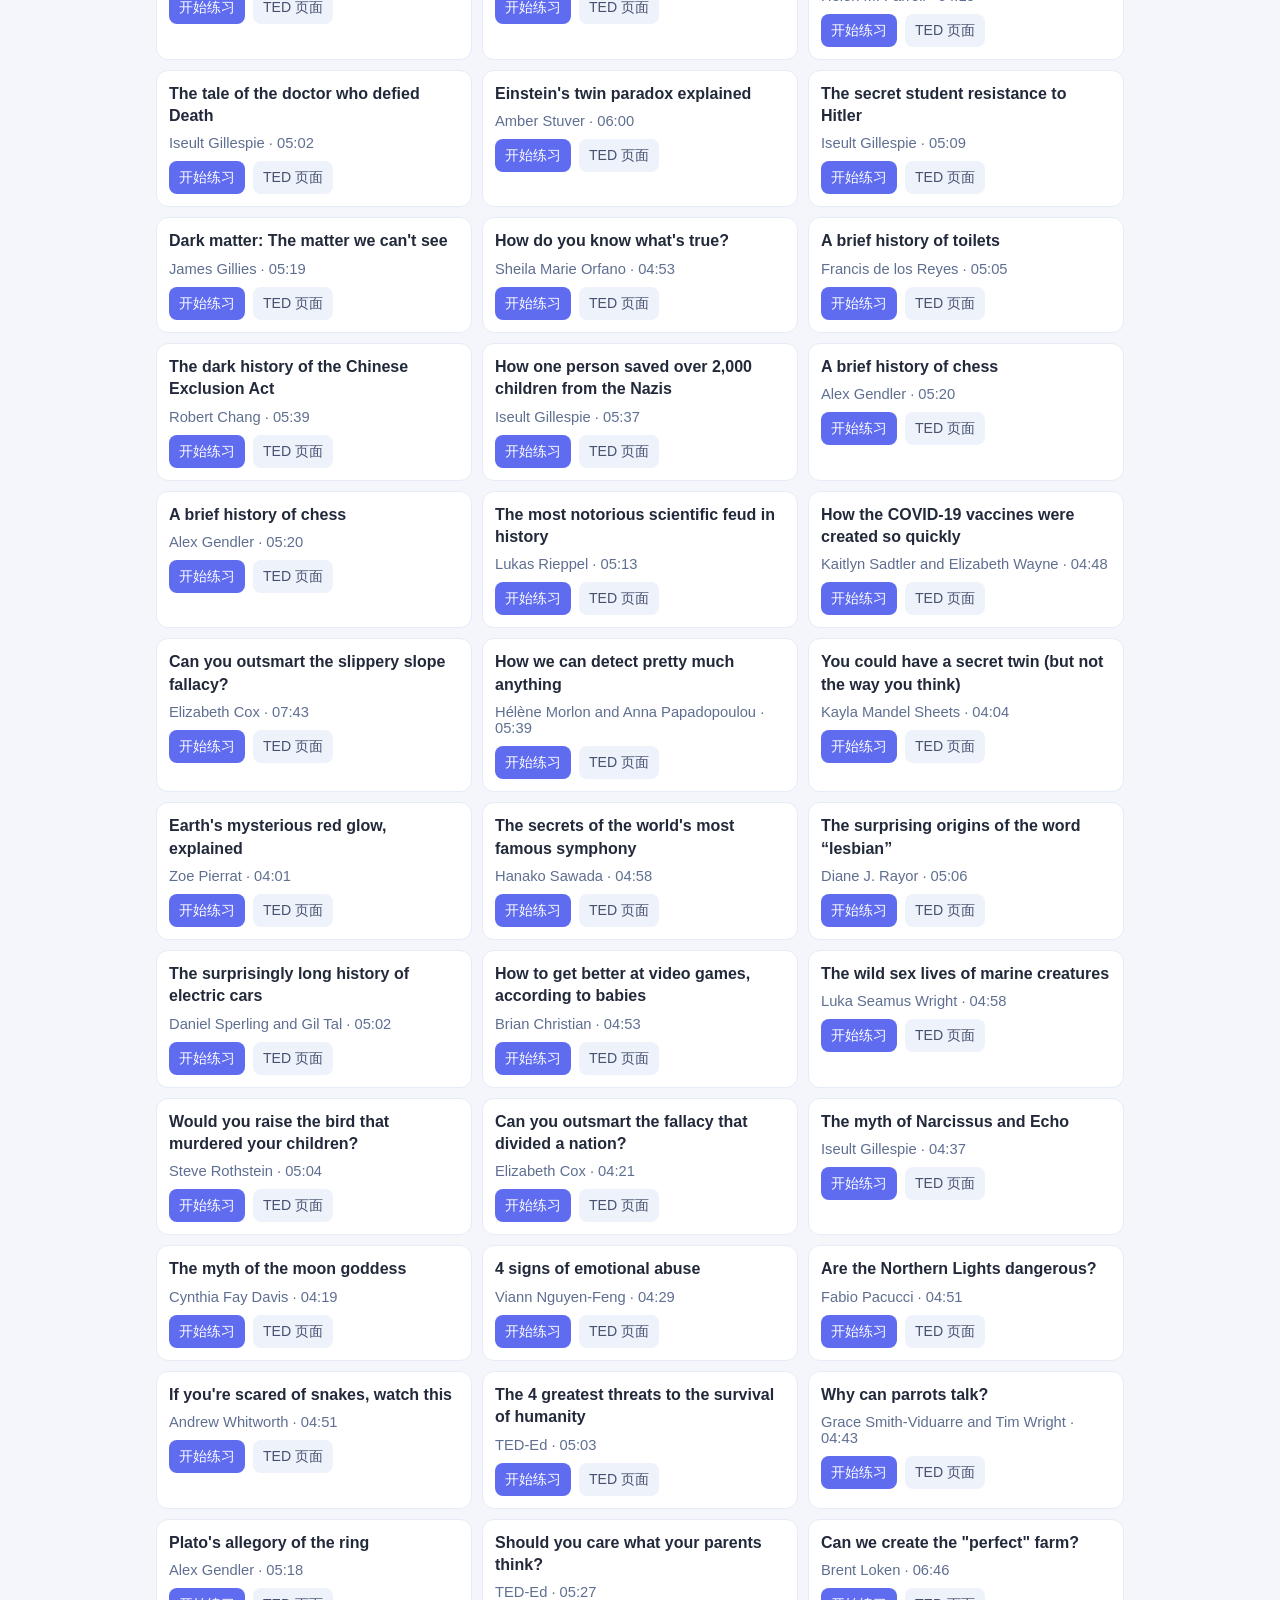
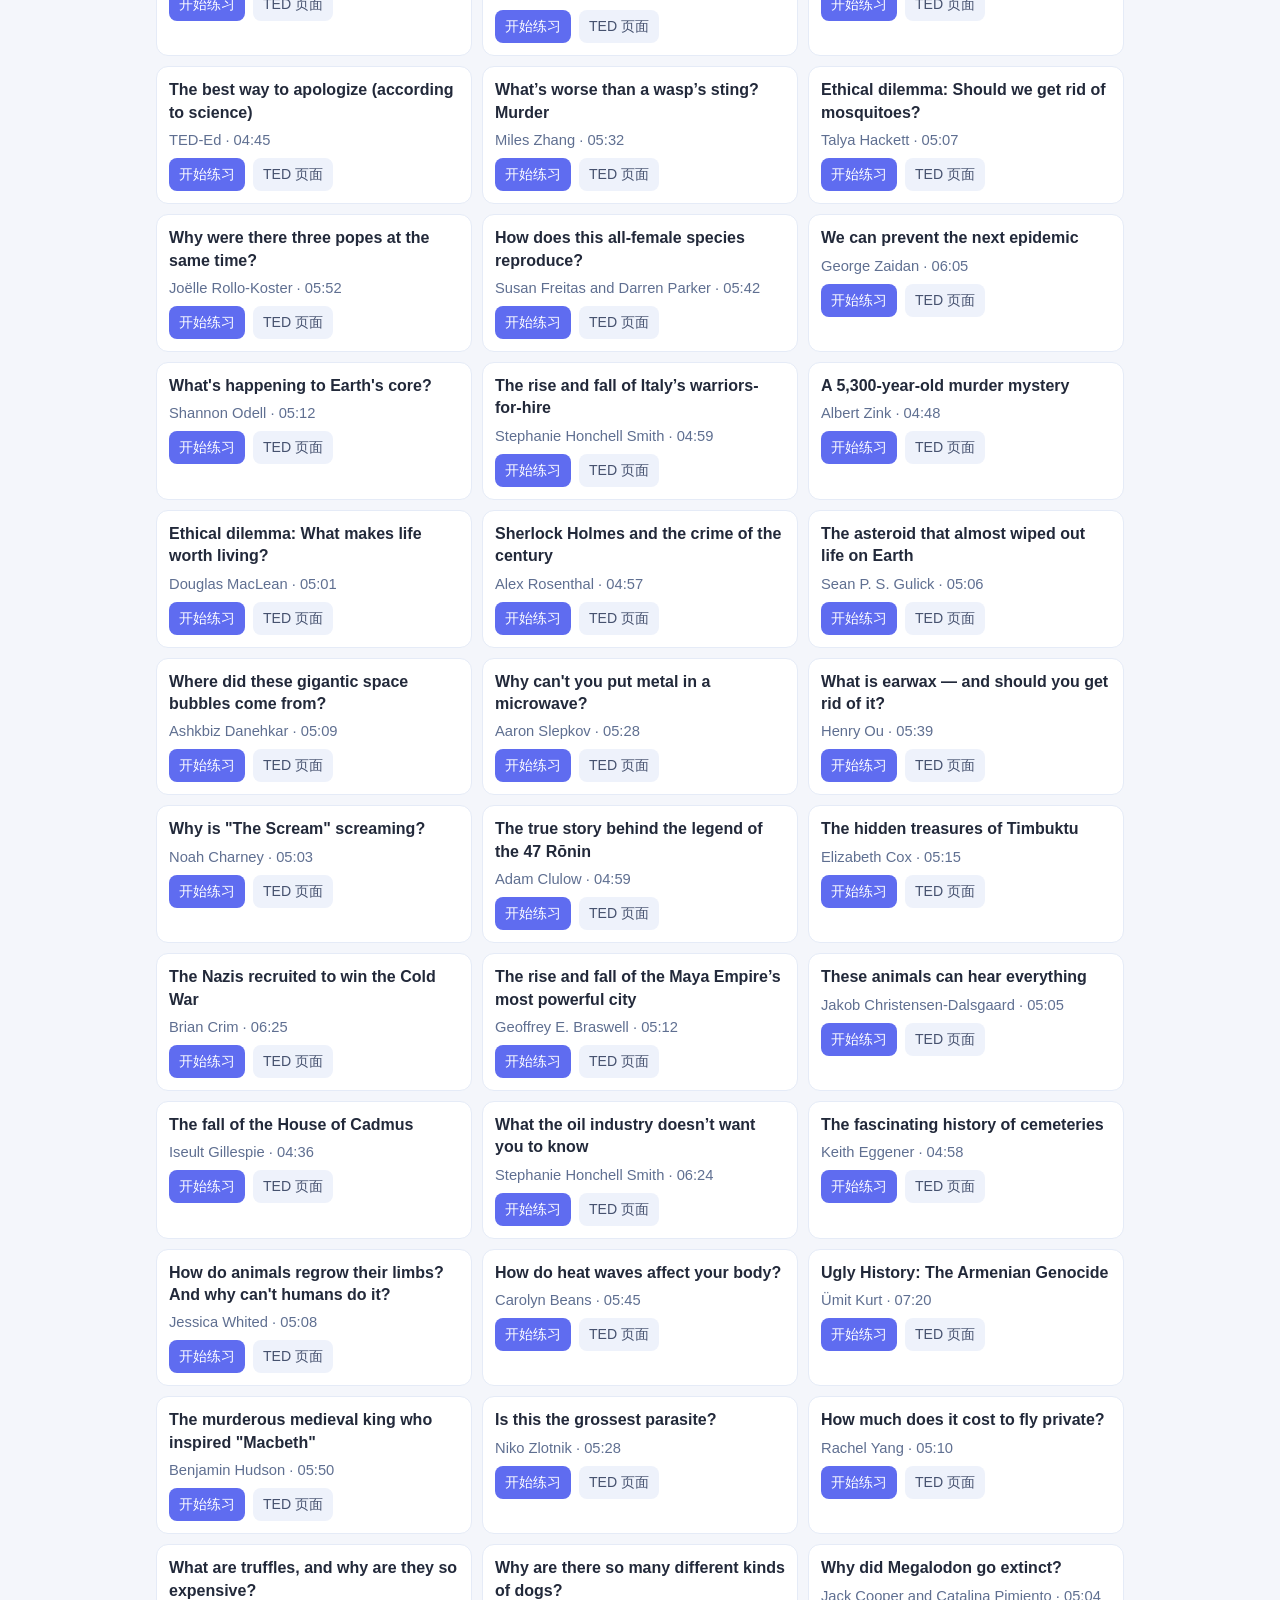
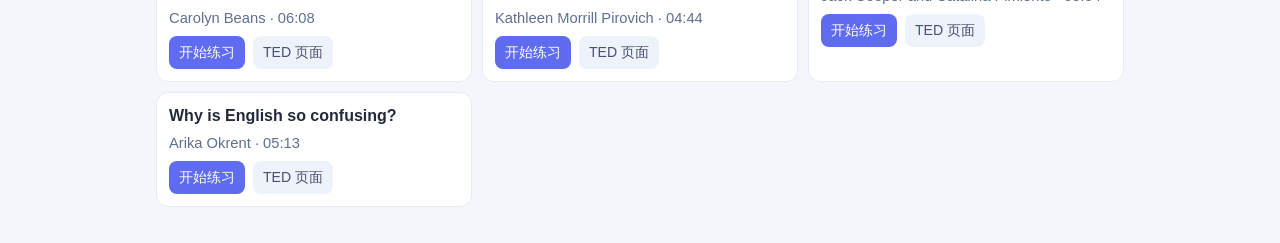
==== commit 399f9f66: "Add GitHub repo link to playlist homepage - Octocat link in header pointing to the source repository" ====
--- a/index.html
+++ b/index.html
@@ -9,8 +9,23 @@
   <body>
     <main class="container">
       <header class="header">
-        <h1>TED-Ed 音频练习列表</h1>
-        <p id="playlistMeta">正在加载清单…</p>
+        <div class="header-text">
+          <h1>TED-Ed 音频练习列表</h1>
+          <p id="playlistMeta">正在加载清单…</p>
+        </div>
+        <a
+          class="github-link"
+          href="https://github.com/BevilWang/TED-Ed-Listening-Practice"
+          target="_blank"
+          rel="noopener"
+          title="在 GitHub 查看源码"
+          aria-label="GitHub 仓库"
+        >
+          <svg viewBox="0 0 16 16" width="18" height="18" aria-hidden="true" fill="currentColor">
+            <path d="M8 0C3.58 0 0 3.58 0 8c0 3.54 2.29 6.53 5.47 7.59.4.07.55-.17.55-.38 0-.19-.01-.82-.01-1.49-2.01.37-2.53-.49-2.69-.94-.09-.23-.48-.94-.82-1.13-.28-.15-.68-.52-.01-.53.63-.01 1.08.58 1.23.82.72 1.21 1.87.87 2.33.66.07-.52.28-.87.51-1.07-1.78-.2-3.64-.89-3.64-3.95 0-.87.31-1.59.82-2.15-.08-.2-.36-1.02.08-2.12 0 0 .67-.21 2.2.82.64-.18 1.32-.27 2-.27.68 0 1.36.09 2 .27 1.53-1.04 2.2-.82 2.2-.82.44 1.1.16 1.92.08 2.12.51.56.82 1.27.82 2.15 0 3.07-1.87 3.75-3.65 3.95.29.25.54.73.54 1.48 0 1.07-.01 1.93-.01 2.2 0 .21.15.46.55.38A8.013 8.013 0 0016 8c0-4.42-3.58-8-8-8z"></path>
+          </svg>
+          <span>GitHub</span>
+        </a>
       </header>
 
       <section class="toolbar">
--- a/home.css
+++ b/home.css
@@ -18,9 +18,35 @@
   padding: 20px 16px 36px;
 }
 
+.header {
+  display: flex;
+  align-items: flex-start;
+  justify-content: space-between;
+  gap: 12px;
+}
+
 .header h1 {
   margin: 0;
   font-size: 1.6rem;
+}
+
+.github-link {
+  display: inline-flex;
+  align-items: center;
+  gap: 6px;
+  flex-shrink: 0;
+  text-decoration: none;
+  color: #22293a;
+  background: #eef2fb;
+  border: 1px solid #e5ebf7;
+  border-radius: 10px;
+  padding: 8px 12px;
+  font-size: 0.9rem;
+  white-space: nowrap;
+}
+
+.github-link:hover {
+  background: #e3e9f7;
 }
 
 .header p {
